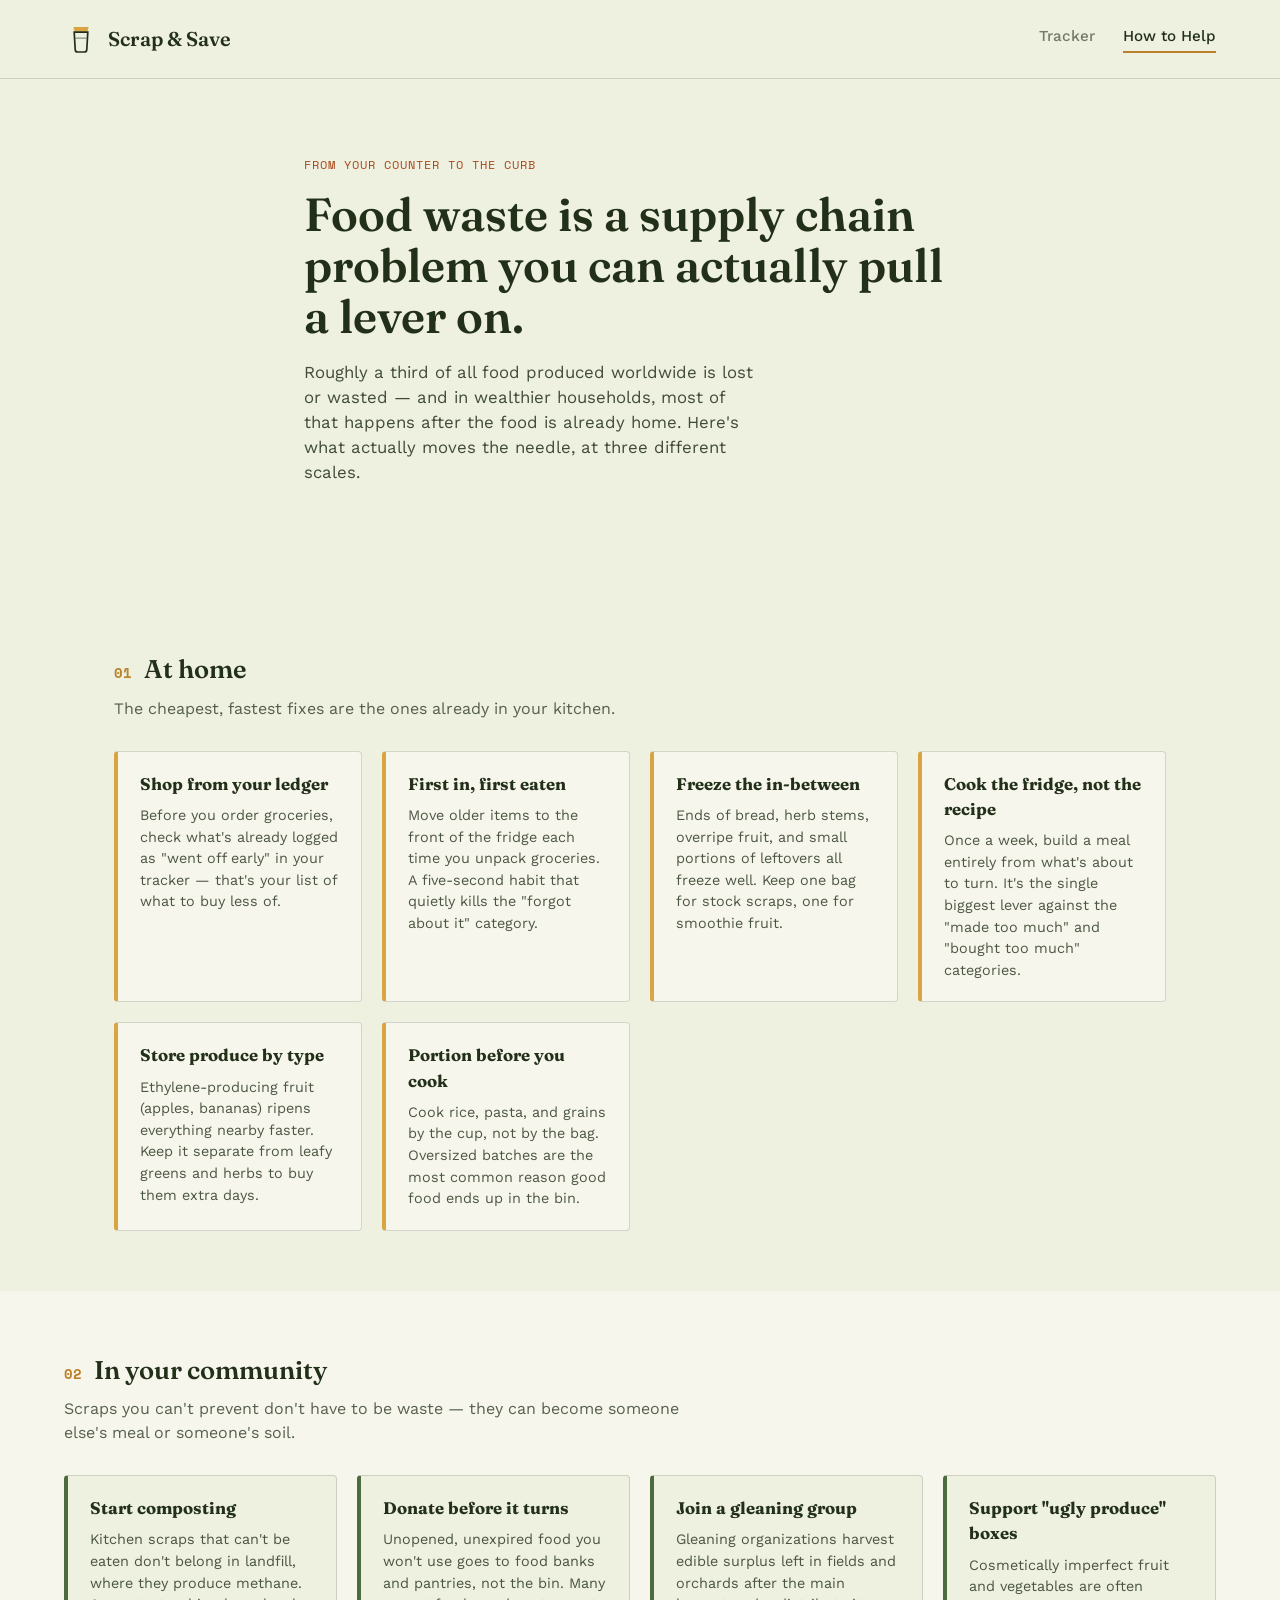
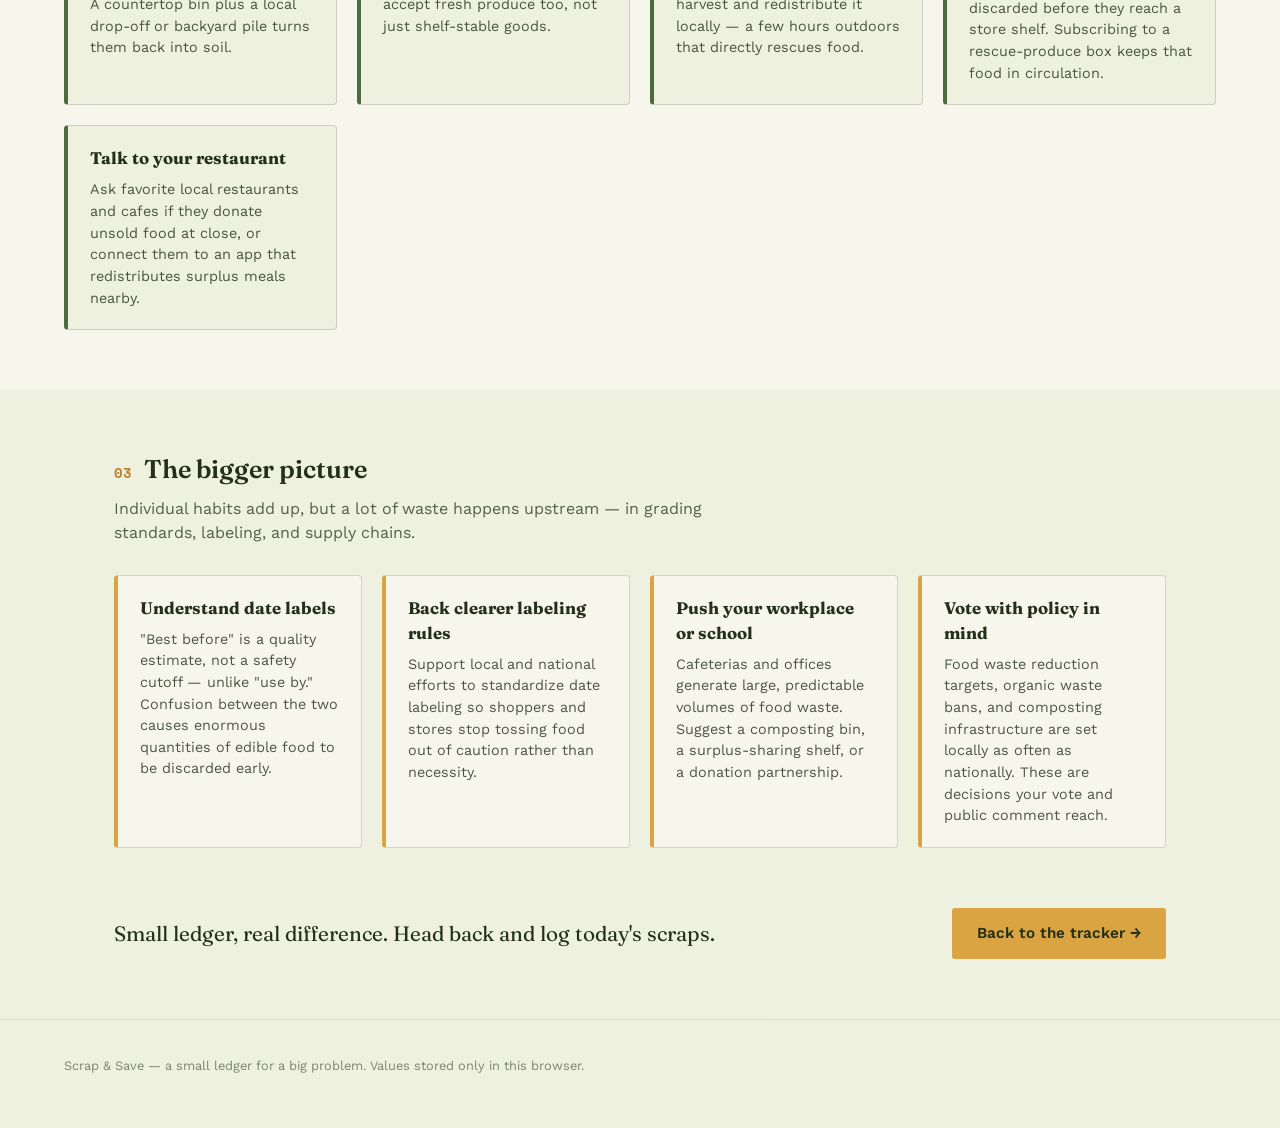
==== contribute.html @ a2fc0662 "Create contribute.html" ====
<!DOCTYPE html>
<html lang="en">
<head>
<meta charset="UTF-8">
<meta name="viewport" content="width=device-width, initial-scale=1.0">
<title>How to Help — Scrap &amp; Save</title>
<link rel="preconnect" href="https://fonts.googleapis.com">
<link href="https://fonts.googleapis.com/css2?family=Fraunces:opsz,wght@9..144,500;9..144,600;9..144,700&family=Work+Sans:wght@400;500;600&family=Space+Mono:wght@400;600&display=swap" rel="stylesheet">
<link rel="stylesheet" href="style.css">
</head>
<body>

<header class="site-header">
  <a class="brand" href="index.html">
    <span class="brand-mark" aria-hidden="true">
      <svg viewBox="0 0 40 40" width="34" height="34">
        <path d="M11 6h18l-1.5 5.5H12.5L11 6z" fill="var(--mustard)"/>
        <path d="M12 12h16l-1.2 20.5a3 3 0 0 1-3 2.8h-7.6a3 3 0 0 1-3-2.8L12 12z" fill="none" stroke="var(--ink)" stroke-width="2"/>
        <line x1="13.5" y1="19" x2="26.5" y2="19" stroke="var(--ink)" stroke-width="1.4" opacity="0.5"/>
      </svg>
    </span>
    Scrap &amp; Save
  </a>
  <nav class="site-nav">
    <a href="index.html">Tracker</a>
    <a href="contribute.html" class="active">How to Help</a>
  </nav>
</header>

<main>

  <section class="hero hero-narrow">
    <div class="hero-copy">
      <p class="eyebrow">From your counter to the curb</p>
      <h1>Food waste is a supply chain problem you can actually pull a lever on.</h1>
      <p class="lede">Roughly a third of all food produced worldwide is lost or wasted — and in wealthier households, most of that happens after the food is already home. Here's what actually moves the needle, at three different scales.</p>
    </div>
  </section>

  <section class="panel">
    <h2><span class="num">01</span> At home</h2>
    <p class="panel-intro">The cheapest, fastest fixes are the ones already in your kitchen.</p>
    <ul class="tip-grid">
      <li>
        <h3>Shop from your ledger</h3>
        <p>Before you order groceries, check what's already logged as "went off early" in your tracker — that's your list of what to buy less of.</p>
      </li>
      <li>
        <h3>First in, first eaten</h3>
        <p>Move older items to the front of the fridge each time you unpack groceries. A five-second habit that quietly kills the "forgot about it" category.</p>
      </li>
      <li>
        <h3>Freeze the in-between</h3>
        <p>Ends of bread, herb stems, overripe fruit, and small portions of leftovers all freeze well. Keep one bag for stock scraps, one for smoothie fruit.</p>
      </li>
      <li>
        <h3>Cook the fridge, not the recipe</h3>
        <p>Once a week, build a meal entirely from what's about to turn. It's the single biggest lever against the "made too much" and "bought too much" categories.</p>
      </li>
      <li>
        <h3>Store produce by type</h3>
        <p>Ethylene-producing fruit (apples, bananas) ripens everything nearby faster. Keep it separate from leafy greens and herbs to buy them extra days.</p>
      </li>
      <li>
        <h3>Portion before you cook</h3>
        <p>Cook rice, pasta, and grains by the cup, not by the bag. Oversized batches are the most common reason good food ends up in the bin.</p>
      </li>
    </ul>
  </section>

  <section class="panel panel-alt">
    <h2><span class="num">02</span> In your community</h2>
    <p class="panel-intro">Scraps you can't prevent don't have to be waste — they can become someone else's meal or someone's soil.</p>
    <ul class="tip-grid">
      <li>
        <h3>Start composting</h3>
        <p>Kitchen scraps that can't be eaten don't belong in landfill, where they produce methane. A countertop bin plus a local drop-off or backyard pile turns them back into soil.</p>
      </li>
      <li>
        <h3>Donate before it turns</h3>
        <p>Unopened, unexpired food you won't use goes to food banks and pantries, not the bin. Many accept fresh produce too, not just shelf-stable goods.</p>
      </li>
      <li>
        <h3>Join a gleaning group</h3>
        <p>Gleaning organizations harvest edible surplus left in fields and orchards after the main harvest and redistribute it locally — a few hours outdoors that directly rescues food.</p>
      </li>
      <li>
        <h3>Support "ugly produce" boxes</h3>
        <p>Cosmetically imperfect fruit and vegetables are often discarded before they reach a store shelf. Subscribing to a rescue-produce box keeps that food in circulation.</p>
      </li>
      <li>
        <h3>Talk to your restaurant</h3>
        <p>Ask favorite local restaurants and cafes if they donate unsold food at close, or connect them to an app that redistributes surplus meals nearby.</p>
      </li>
    </ul>
  </section>

  <section class="panel">
    <h2><span class="num">03</span> The bigger picture</h2>
    <p class="panel-intro">Individual habits add up, but a lot of waste happens upstream — in grading standards, labeling, and supply chains.</p>
    <ul class="tip-grid">
      <li>
        <h3>Understand date labels</h3>
        <p>"Best before" is a quality estimate, not a safety cutoff — unlike "use by." Confusion between the two causes enormous quantities of edible food to be discarded early.</p>
      </li>
      <li>
        <h3>Back clearer labeling rules</h3>
        <p>Support local and national efforts to standardize date labeling so shoppers and stores stop tossing food out of caution rather than necessity.</p>
      </li>
      <li>
        <h3>Push your workplace or school</h3>
        <p>Cafeterias and offices generate large, predictable volumes of food waste. Suggest a composting bin, a surplus-sharing shelf, or a donation partnership.</p>
      </li>
      <li>
        <h3>Vote with policy in mind</h3>
        <p>Food waste reduction targets, organic waste bans, and composting infrastructure are set locally as often as nationally. These are decisions your vote and public comment reach.</p>
      </li>
    </ul>
  </section>

  <section class="cta-band cta-band-final">
    <p>Small ledger, real difference. Head back and log today's scraps.</p>
    <a href="index.html" class="btn btn-secondary">Back to the tracker →</a>
  </section>

</main>

<footer class="site-footer">
  <p>Scrap &amp; Save — a small ledger for a big problem. Values stored only in this browser.</p>
</footer>

<script src="script.js"></script>
</body>
</html>
---- style.css ----
:root {
  --ink: #22301a;
  --paper: #eef0e0;
  --paper-raised: #f7f6ec;
  --leaf: #4c6b3f;
  --leaf-dark: #384f2c;
  --mustard: #d9a441;
  --mustard-dark: #b9822a;
  --rust: #a8481a;
  --line: rgba(34, 48, 26, 0.16);

  --font-display: "Fraunces", serif;
  --font-body: "Work Sans", sans-serif;
  --font-mono: "Space Mono", monospace;
}

* { box-sizing: border-box; }

html { scroll-behavior: smooth; }

body {
  margin: 0;
  background: var(--paper);
  color: var(--ink);
  font-family: var(--font-body);
  line-height: 1.5;
}

a { color: inherit; }

img, svg { display: block; max-width: 100%; }

/* ---------- Header ---------- */

.site-header {
  display: flex;
  align-items: center;
  justify-content: space-between;
  padding: 22px clamp(20px, 5vw, 64px);
  border-bottom: 1.5px solid var(--line);
}

.brand {
  display: flex;
  align-items: center;
  gap: 10px;
  font-family: var(--font-display);
  font-weight: 600;
  font-size: 1.25rem;
  text-decoration: none;
  color: var(--ink);
}

.site-nav { display: flex; gap: 28px; }

.site-nav a {
  text-decoration: none;
  font-weight: 500;
  font-size: 0.95rem;
  color: var(--ink);
  opacity: 0.6;
  padding-bottom: 4px;
  border-bottom: 2px solid transparent;
  transition: opacity 0.15s ease, border-color 0.15s ease;
}

.site-nav a:hover { opacity: 1; }

.site-nav a.active {
  opacity: 1;
  border-bottom-color: var(--mustard-dark);
}

/* ---------- Hero ---------- */

.hero {
  display: grid;
  grid-template-columns: 1.2fr 0.8fr;
  gap: 48px;
  align-items: center;
  padding: clamp(40px, 6vw, 80px) clamp(20px, 5vw, 64px);
  max-width: 1180px;
  margin: 0 auto;
}

.hero-narrow { grid-template-columns: 1fr; max-width: 800px; }

.eyebrow {
  font-family: var(--font-mono);
  text-transform: uppercase;
  letter-spacing: 0.08em;
  font-size: 0.78rem;
  color: var(--rust);
  margin: 0 0 14px;
}

.hero h1 {
  font-family: var(--font-display);
  font-weight: 600;
  font-size: clamp(2rem, 4vw, 2.9rem);
  line-height: 1.1;
  margin: 0 0 18px;
}

.lede {
  font-size: 1.05rem;
  max-width: 46ch;
  opacity: 0.85;
  margin: 0 0 28px;
}

.btn {
  display: inline-block;
  font-family: var(--font-body);
  font-weight: 600;
  font-size: 0.95rem;
  padding: 13px 24px;
  border-radius: 3px;
  text-decoration: none;
  cursor: pointer;
  border: 1.5px solid transparent;
  transition: transform 0.12s ease, background 0.15s ease;
}

.btn:active { transform: translateY(1px); }

.btn-primary {
  background: var(--leaf);
  color: var(--paper-raised);
}
.btn-primary:hover { background: var(--leaf-dark); }

.btn-secondary {
  background: var(--mustard);
  color: var(--ink);
}
.btn-secondary:hover { background: var(--mustard-dark); }

.btn-ghost {
  background: transparent;
  border-color: var(--line);
  color: var(--ink);
  font-size: 0.85rem;
  padding: 9px 16px;
}
.btn-ghost:hover { border-color: var(--rust); color: var(--rust); }

.hero-jar {
  display: flex;
  flex-direction: column;
  align-items: center;
  gap: 10px;
  justify-self: center;
}

#jarFill { transition: y 0.6s cubic-bezier(.4,0,.2,1), height 0.6s cubic-bezier(.4,0,.2,1), fill 0.4s ease; }

.jar-label {
  font-family: var(--font-mono);
  font-size: 0.85rem;
  margin: 0;
  opacity: 0.75;
}
#jarPercent { font-weight: 700; color: var(--rust); }

/* ---------- Stats ---------- */

.stats {
  display: grid;
  grid-template-columns: repeat(4, 1fr);
  gap: 1px;
  background: var(--line);
  border-top: 1.5px solid var(--line);
  border-bottom: 1.5px solid var(--line);
}

.stat-card {
  background: var(--paper-raised);
  padding: 26px clamp(16px, 3vw, 28px);
  display: flex;
  flex-direction: column;
  gap: 4px;
}

.stat-num {
  font-family: var(--font-display);
  font-size: 2rem;
  font-weight: 600;
  color: var(--leaf-dark);
}

.stat-unit {
  font-family: var(--font-mono);
  font-size: 0.85rem;
  opacity: 0.6;
}

.stat-label {
  font-size: 0.82rem;
  opacity: 0.65;
  margin-top: 2px;
}

/* ---------- Panels ---------- */

.panel {
  max-width: 1180px;
  margin: 0 auto;
  padding: clamp(40px, 5vw, 60px) clamp(20px, 5vw, 64px);
}

.panel-alt { background: var(--paper-raised); max-width: none; }
.panel-alt > * { max-width: 1180px; margin-left: auto; margin-right: auto; }

.panel h2 {
  font-family: var(--font-display);
  font-size: 1.6rem;
  font-weight: 600;
  display: flex;
  align-items: baseline;
  gap: 12px;
  margin: 0 0 8px;
}

.panel .num {
  font-family: var(--font-mono);
  font-size: 0.9rem;
  color: var(--mustard-dark);
  font-weight: 600;
}

.panel-intro { opacity: 0.75; max-width: 62ch; margin: 0 0 30px; }

.panel-heading-row {
  display: flex;
  justify-content: space-between;
  align-items: flex-end;
  flex-wrap: wrap;
  gap: 16px;
  margin-bottom: 24px;
}

/* ---------- Form ---------- */

.waste-form {
  display: grid;
  grid-template-columns: 2fr 1.2fr 1fr 1.4fr auto;
  gap: 16px;
  align-items: end;
  background: var(--paper-raised);
  padding: 24px;
  border-radius: 6px;
  border: 1.5px solid var(--line);
}

.field { display: flex; flex-direction: column; gap: 6px; }
.field-small { grid-column: auto; }

.field label {
  font-family: var(--font-mono);
  font-size: 0.72rem;
  text-transform: uppercase;
  letter-spacing: 0.05em;
  opacity: 0.65;
}

.field input, .field select {
  font-family: var(--font-body);
  font-size: 0.95rem;
  padding: 10px 12px;
  border: 1.5px solid var(--line);
  border-radius: 3px;
  background: var(--paper);
  color: var(--ink);
}

.field input:focus, .field select:focus {
  outline: 2px solid var(--leaf);
  outline-offset: 1px;
}

.waste-form .btn { height: 42px; white-space: nowrap; }

/* ---------- Chart ---------- */

.chart-wrap {
  background: var(--paper-raised);
  border: 1.5px solid var(--line);
  border-radius: 6px;
  padding: 24px;
  min-height: 100px;
  position: relative;
}

.chart-empty {
  margin: 0;
  opacity: 0.55;
  font-size: 0.9rem;
}

/* ---------- Ledger table ---------- */

.ledger-tools {
  display: flex;
  align-items: center;
  gap: 10px;
}

.goal-label {
  font-family: var(--font-mono);
  font-size: 0.75rem;
  opacity: 0.65;
}

#goalInput {
  width: 70px;
  padding: 7px 8px;
  border: 1.5px solid var(--line);
  border-radius: 3px;
  background: var(--paper-raised);
  font-family: var(--font-body);
}

.table-wrap {
  background: var(--paper-raised);
  border: 1.5px solid var(--line);
  border-radius: 6px;
  overflow: hidden;
}

table { width: 100%; border-collapse: collapse; font-size: 0.92rem; }

thead th {
  text-align: left;
  font-family: var(--font-mono);
  font-size: 0.7rem;
  text-transform: uppercase;
  letter-spacing: 0.05em;
  opacity: 0.55;
  padding: 14px 18px;
  border-bottom: 1.5px solid var(--line);
}

tbody td {
  padding: 12px 18px;
  border-bottom: 1px solid var(--line);
}

tbody tr:last-child td { border-bottom: none; }

.row-delete {
  background: none;
  border: none;
  cursor: pointer;
  color: var(--rust);
  opacity: 0.55;
  font-size: 1rem;
  padding: 2px 6px;
}
.row-delete:hover { opacity: 1; }

.cat-pill {
  display: inline-block;
  font-family: var(--font-mono);
  font-size: 0.72rem;
  padding: 3px 9px;
  border-radius: 20px;
  background: rgba(76,107,63,0.12);
  color: var(--leaf-dark);
}

.ledger-empty {
  margin: 0;
  padding: 22px 18px;
  opacity: 0.55;
  font-size: 0.9rem;
}

/* ---------- CTA band ---------- */

.cta-band {
  display: flex;
  align-items: center;
  justify-content: space-between;
  flex-wrap: wrap;
  gap: 18px;
  max-width: 1180px;
  margin: 0 auto;
  padding: 32px clamp(20px, 5vw, 64px) 60px;
}

.cta-band p {
  font-family: var(--font-display);
  font-size: 1.3rem;
  margin: 0;
}

.cta-band-final { padding-top: 0; }

/* ---------- Tip grid (contribute page) ---------- */

.tip-grid {
  list-style: none;
  margin: 0;
  padding: 0;
  display: grid;
  grid-template-columns: repeat(auto-fit, minmax(240px, 1fr));
  gap: 20px;
}

.tip-grid li {
  background: var(--paper-raised);
  border: 1.5px solid var(--line);
  border-left: 4px solid var(--mustard);
  border-radius: 4px;
  padding: 20px 22px;
}

.panel-alt .tip-grid li { border-left-color: var(--leaf); background: var(--paper); }

.tip-grid h3 {
  font-family: var(--font-display);
  font-size: 1.05rem;
  margin: 0 0 8px;
}

.tip-grid p { margin: 0; font-size: 0.9rem; opacity: 0.8; }

/* ---------- Footer ---------- */

.site-footer {
  border-top: 1.5px solid var(--line);
  padding: 24px clamp(20px, 5vw, 64px) 40px;
  font-size: 0.8rem;
  opacity: 0.55;
}

/* ---------- Responsive ---------- */

@media (max-width: 860px) {
  .hero { grid-template-columns: 1fr; }
  .hero-jar { order: -1; }
  .stats { grid-template-columns: repeat(2, 1fr); }
  .waste-form { grid-template-columns: 1fr 1fr; }
  .waste-form .btn { grid-column: 1 / -1; }
}

@media (max-width: 480px) {
  .stats { grid-template-columns: 1fr; }
  .waste-form { grid-template-columns: 1fr; }
}

@media (prefers-reduced-motion: reduce) {
  html { scroll-behavior: auto; }
  #jarFill { transition: none; }
}
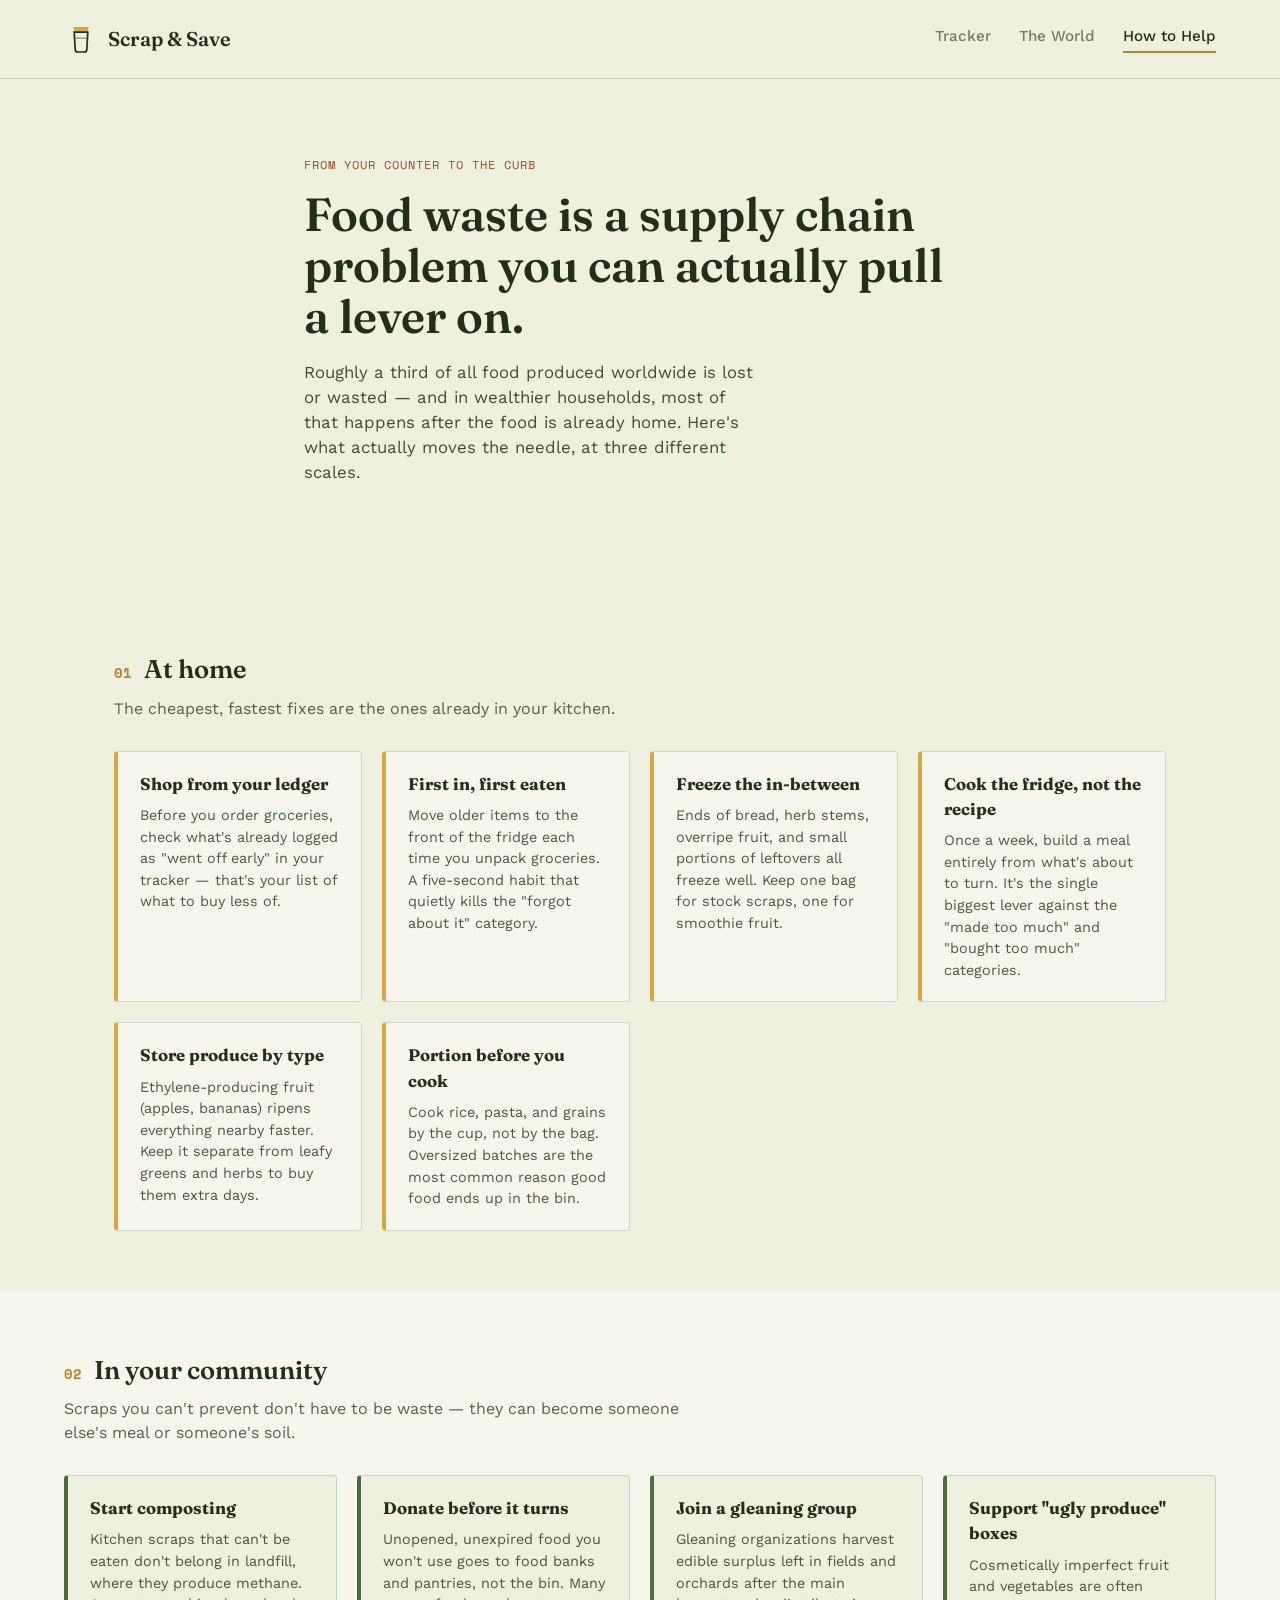
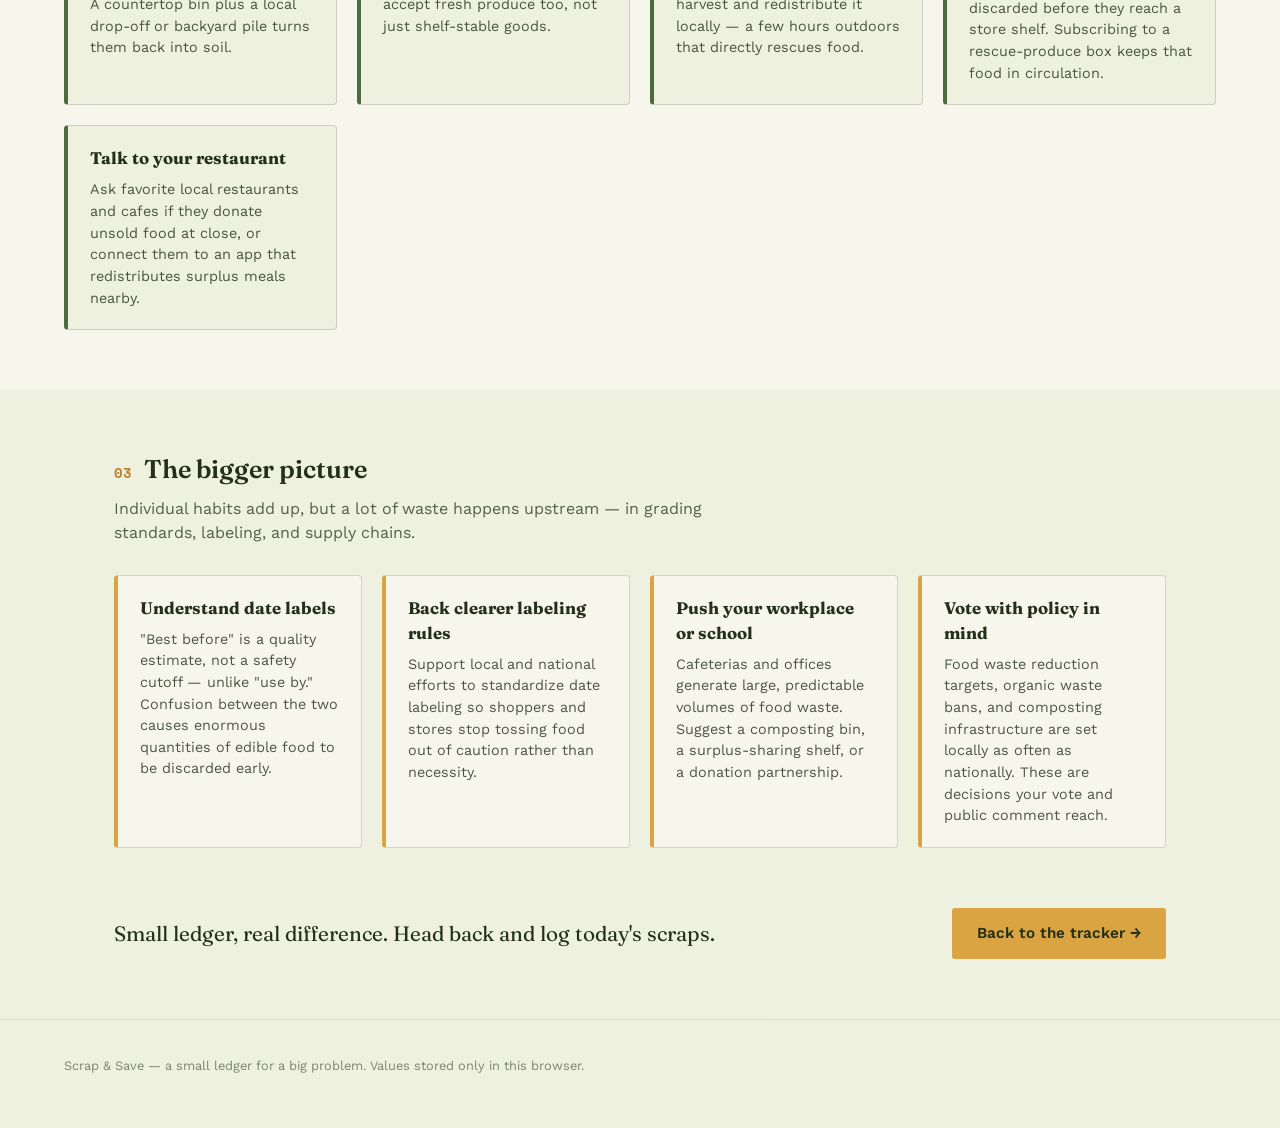
==== commit d01f0b99: "Update contribute.html" ====
--- a/contribute.html
+++ b/contribute.html
@@ -23,6 +23,7 @@
   </a>
   <nav class="site-nav">
     <a href="index.html">Tracker</a>
+    <a href="world.html">The World</a>
     <a href="contribute.html" class="active">How to Help</a>
   </nav>
 </header>
--- a/style.css
+++ b/style.css
@@ -426,6 +426,89 @@
 
 .tip-grid p { margin: 0; font-size: 0.9rem; opacity: 0.8; }
 
+/* ---------- World page ---------- */
+
+.world-counter-panel {
+  padding-top: 8px;
+  padding-bottom: 8px;
+}
+
+.world-counter {
+  background: var(--ink);
+  color: var(--paper-raised);
+  border-radius: 8px;
+  padding: clamp(28px, 5vw, 44px);
+  text-align: center;
+}
+
+.counter-eyebrow {
+  font-family: var(--font-mono);
+  text-transform: uppercase;
+  letter-spacing: 0.06em;
+  font-size: 0.72rem;
+  opacity: 0.6;
+  margin: 0 0 12px;
+}
+
+.counter-num {
+  font-family: var(--font-display);
+  font-weight: 700;
+  font-size: clamp(2.6rem, 8vw, 4.6rem);
+  line-height: 1;
+  margin: 0;
+  color: var(--mustard);
+  font-variant-numeric: tabular-nums;
+}
+
+.counter-unit {
+  margin: 12px 0 0;
+  opacity: 0.8;
+  font-size: 0.95rem;
+}
+
+.stats-world { grid-template-columns: repeat(4, 1fr); }
+.stats-world .stat-label { line-height: 1.35; }
+
+.compare-grid {
+  display: grid;
+  grid-template-columns: repeat(auto-fit, minmax(220px, 1fr));
+  gap: 20px;
+}
+
+.compare-card {
+  background: var(--paper);
+  border: 1.5px solid var(--line);
+  border-radius: 6px;
+  padding: 24px;
+}
+
+.compare-num {
+  display: block;
+  font-family: var(--font-display);
+  font-weight: 700;
+  font-size: 2.1rem;
+  color: var(--rust);
+  margin-bottom: 8px;
+}
+
+.compare-card p { margin: 0; font-size: 0.9rem; opacity: 0.85; }
+
+.source-note {
+  max-width: 1180px;
+  margin: 0 auto 40px;
+  padding: 0 clamp(20px, 5vw, 64px);
+  font-size: 0.78rem;
+  opacity: 0.55;
+  font-style: italic;
+}
+
+@media (max-width: 860px) {
+  .stats-world { grid-template-columns: repeat(2, 1fr); }
+}
+@media (max-width: 480px) {
+  .stats-world { grid-template-columns: 1fr; }
+}
+
 /* ---------- Footer ---------- */
 
 .site-footer {
